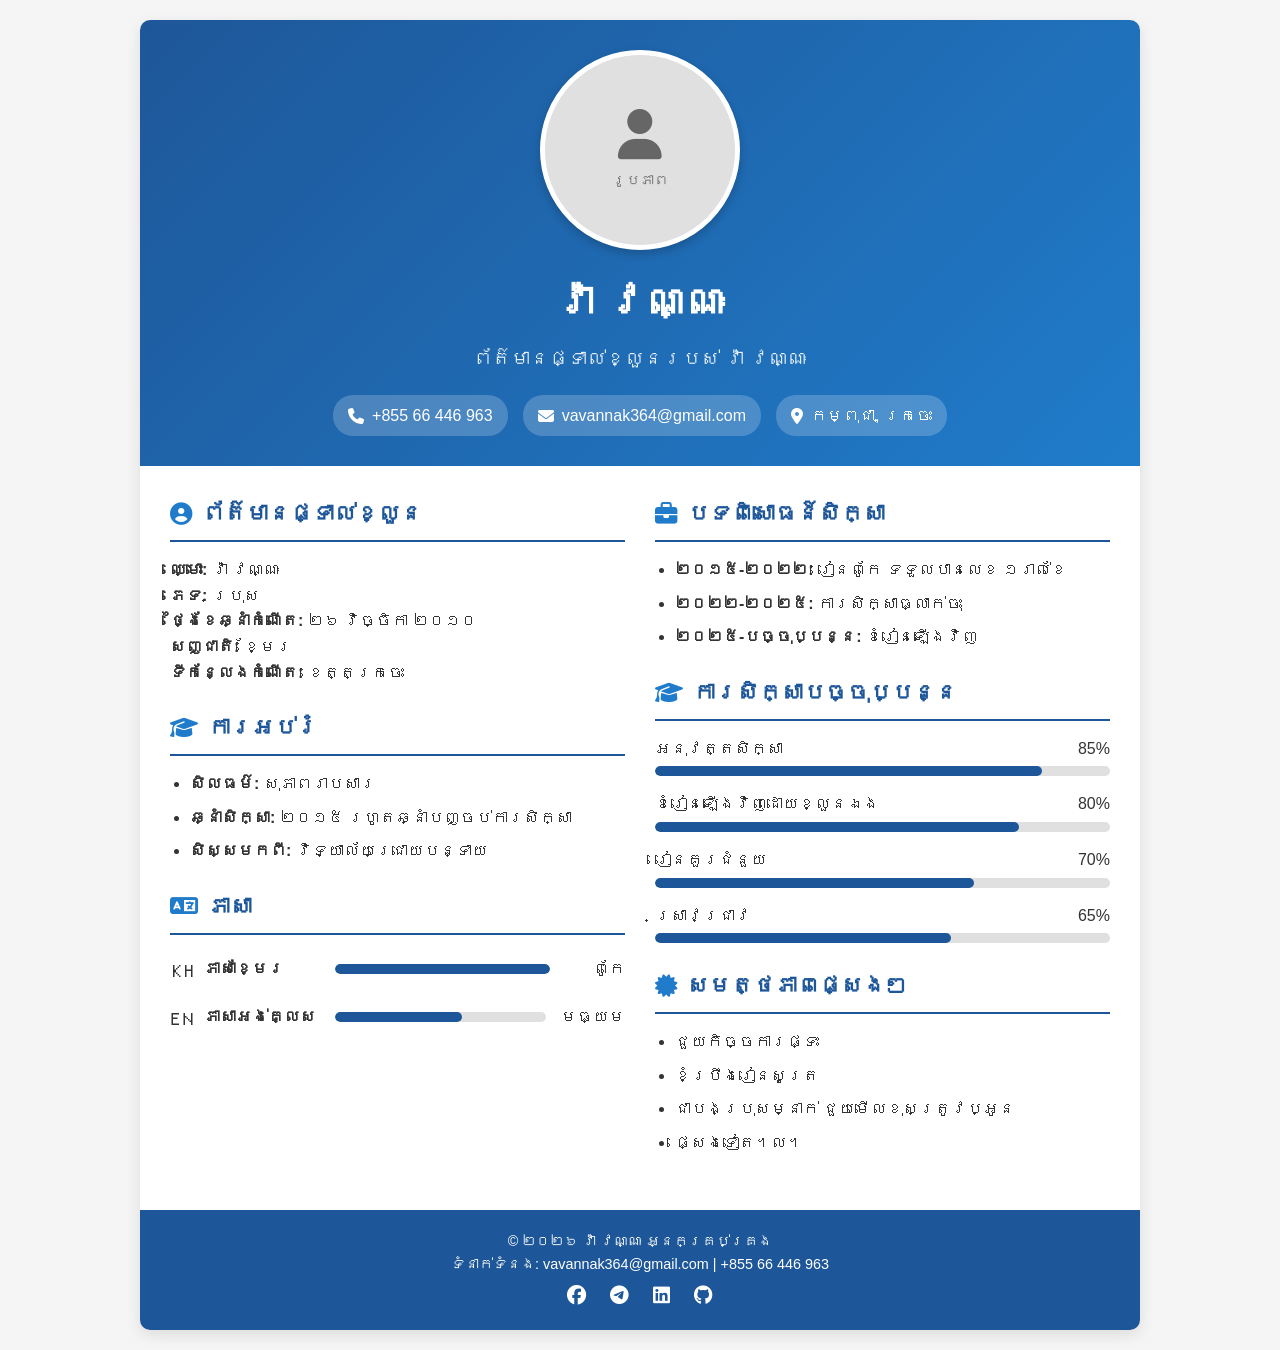
==== nak.html @ 228f4c38 "Add files via upload" ====
<!DOCTYPE html>
<html lang="km">
<head>
    <meta charset="UTF-8">
    <meta name="viewport" content="width=device-width, initial-scale=1.0">
    <title>ព័ត៌មានអំពី វ៉ា វណ្ណៈ</title>
    <link rel="stylesheet" href="https://cdnjs.cloudflare.com/ajax/libs/font-awesome/6.4.0/css/all.min.css">
    <style>
        * {
            margin: 0;
            padding: 0;
            box-sizing: border-box;
            font-family: 'Kantumruy', 'Khmer OS', sans-serif;
        }
        
        body {
            background-color: #f5f5f5;
            color: #333;
            line-height: 1.6;
            padding: 20px;
        }
        
        .container {
            max-width: 1000px;
            margin: 0 auto;
            background-color: white;
            border-radius: 10px;
            box-shadow: 0 5px 15px rgba(0, 0, 0, 0.1);
            overflow: hidden;
        }
        
        header {
            background: linear-gradient(135deg, #1e5799 0%, #207cca 100%);
            color: white;
            padding: 30px;
            text-align: center;
            position: relative;
        }
        
        .profile-img-container {
            width: 200px;
            height: 200px;
            margin: 0 auto 20px;
            overflow: hidden;
            border: 5px solid white;
            box-shadow: 0 4px 10px rgba(0, 0, 0, 0.2);
            background-color: #e6e6e6;
            display: flex;
            align-items: center;
            justify-content: center;
            border-radius: 50%;
        }
        
        .profile-img {
            width: 100%;
            height: 100%;
            object-fit: cover;
            display: block;
        }
        
        .profile-img-placeholder {
            width: 100%;
            height: 100%;
            display: flex;
            align-items: center;
            justify-content: center;
            background-color: #e0e0e0;
            color: #666;
            font-size: 14px;
            text-align: center;
            padding: 10px;
            border-radius: 50%;
        }
        
        h1 {
            font-size: 2.5rem;
            margin-bottom: 10px;
        }
        
        .title {
            font-size: 1.2rem;
            opacity: 0.9;
            margin-bottom: 10px;
        }
        
        .contact-info {
            display: flex;
            justify-content: center;
            flex-wrap: wrap;
            gap: 15px;
            margin-top: 20px;
        }
        
        .contact-item {
            display: flex;
            align-items: center;
            gap: 8px;
            background: rgba(255, 255, 255, 0.2);
            padding: 8px 15px;
            border-radius: 20px;
        }
        
        .content {
            display: grid;
            grid-template-columns: 1fr 1fr;
            gap: 30px;
            padding: 30px;
        }
        
        .section {
            margin-bottom: 25px;
        }
        
        .section-title {
            color: #1e5799;
            border-bottom: 2px solid #1e5799;
            padding-bottom: 8px;
            margin-bottom: 15px;
            font-size: 1.4rem;
            display: flex;
            align-items: center;
            gap: 10px;
        }
        
        .section-title i {
            color: #207cca;
        }
        
        ul {
            padding-left: 20px;
        }
        
        li {
            margin-bottom: 8px;
        }
        
        .skill-item {
            margin-bottom: 15px;
        }
        
        .skill-name {
            display: flex;
            justify-content: space-between;
            margin-bottom: 5px;
        }
        
        .skill-bar {
            height: 10px;
            background-color: #e0e0e0;
            border-radius: 5px;
            overflow: hidden;
        }
        
        .skill-level {
            height: 100%;
            background-color: #1e5799;
            border-radius: 5px;
        }
        
        .language-flag {
            font-size: 1.5rem;
            margin-right: 10px;

display: inline-block;
        }
        
        footer {
            background-color: #1e5799;
            color: white;
            text-align: center;
            padding: 20px;
            font-size: 0.9rem;
        }
        
        @media (max-width: 768px) {
            .content {
                grid-template-columns: 1fr;
                gap: 20px;
                padding: 20px;
            }
            
            h1 {
                font-size: 2rem;
            }
            
            .contact-info {
                flex-direction: column;
                align-items: center;
            }
            
            .profile-img-container {
                width: 180px;
                height: 180px;
            }
        }
        
        /* Animation for skills */
        @keyframes fillBar {
            from { width: 0; }
            to { width: var(--target-width); }
        }
        
        .skill-level {
            animation: fillBar 1.5s ease-out forwards;
        }
        
        .language-section {
            display: flex;
            align-items: center;
            gap: 15px;
            margin-bottom: 10px;
        }
        
        .language-name {
            display: flex;
            align-items: center;
            min-width: 150px;
        }
    </style>
</head>
<body>
    <div class="container">
        <header>
            <div class="profile-img-container">
                <!-- រូបភាពពិតប្រាកដពីលីងដែលអ្នកផ្តល់ -->
                <img src="https://i.top4top.io/p_3672j120p0.jpg" alt="រូបវ៉ា វណ្ណៈ" class="profile-img" onerror="this.style.display='none'; document.getElementById('placeholder').style.display='flex';">
                <div class="profile-img-placeholder" id="placeholder" style="display: none;">
                    <div>
                        <i class="fas fa-user" style="font-size: 50px; margin-bottom: 10px;"></i>
                        <p>រូបភាព </p>
                    </div>
                </div>
            </div>
            <h1>វ៉ា វណ្ណៈ</h1>
            <p class="title">ព័ត៌មានផ្ទាល់ខ្លួនរបស់ វ៉ា វណ្ណៈ</p>
            
            <div class="contact-info">
                <div class="contact-item">
                    <i class="fas fa-phone"></i>
                    <span>+855 66 446 963</span>
                </div>
                <div class="contact-item">
                    <i class="fas fa-envelope"></i>
                    <span>vavannak364@gmail.com</span>
                </div>
                <div class="contact-item">
                    <i class="fas fa-map-marker-alt"></i>
                    <span>កម្ពុជា, ក្រចេះ</span>
                </div>
            </div>
        </header>
        
        <div class="content">
            <div class="left-column">
                <div class="section">
                    <h2 class="section-title"><i class="fas fa-user-circle"></i> ព័ត៌មានផ្ទាល់ខ្លួន</h2>
                    <p><strong>ឈ្មោះ:</strong> វ៉ា វណ្ណៈ</p>
                    <p><strong>ភេទ:</strong> ប្រុស</p>
                    <p><strong>ថ្ងៃខែឆ្នាំកំណើត:</strong> ២៦ វិច្ចិកា ២០១០</p>
                    <p><strong>សញ្ជាតិ:</strong> ខ្មែរ</p>
                    <p><strong>ទីកន្លែងកំណើត:</strong> ខេត្តក្រចេះ</p>
                </div>
                
                <div class="section">
                    <h2 class="section-title"><i class="fas fa-graduation-cap"></i> ការអប់រំ</h2>
                    <ul>
                        <li><strong>សិលធម៌:</strong>  សុភាពរាបសារ</li>
                        <li><strong>ឆ្នាំសិក្សា:</strong> ២០១៥ រហូតឆ្នាំបញ្ចប់ការសិក្សា</li>
                        <li><strong>សិស្សមកពី:</strong> វិទ្យាល័យជ្រោយបន្ទាយ</li>
                    </ul>
                </div>
                
                <div class="section">
                    <h2 class="section-title"><i class="fas fa-language"></i> ភាសា</h2>
                    <div class="language-section">
                        <div class="language-name">
                            <span class="language-flag">ᴋʜ</span>

<strong>ភាសាខ្មែរ</strong>
                        </div>
                        <div class="skill-bar" style="flex-grow: 1;">
                            <div class="skill-level" style="--target-width: 100%; width: 100%;"></div>
                        </div>
                        <span style="min-width: 60px; text-align: right;">ពូកែ</span>
                    </div>
                    
                    <div class="language-section">
                        <div class="language-name">
                            <span class="language-flag">ᴇɴ</span>
                            <strong>ភាសាអង់គ្លេស</strong>
                        </div>
                        <div class="skill-bar" style="flex-grow: 1;">
                            <div class="skill-level" style="--target-width: 60%; width: 60%;"></div>
                        </div>
                        <span style="min-width: 60px; text-align: right;">មធ្យម</span>
                    </div>
                </div>
            </div>
            
            <div class="right-column">
                <div class="section">
                    <h2 class="section-title"><i class="fas fa-briefcase"></i> បទពិសោធន៍សិក្សា</h2>
                    <ul>
                        <li><strong>២០១៥-២០២២:</strong> រៀនពូកែ ទទួលបានលេខ ១រាល់ខែ</li>
                        <li><strong>២០២២-២០២៥:</strong> ការសិក្សាធ្លាក់ចុះ</li>
                        <li><strong>២០២៥-បច្ចុប្បន្ន:</strong> ខំរៀនឡើងវិញ </li>
                    </ul>
                </div>
                
                <div class="section">
                    <h2 class="section-title"><i class="fas fa-graduation-cap"></i> ការសិក្សាបច្ចុប្បន្ន</h2>
                    <div class="skill-item">
                        <div class="skill-name">
                            <span>អនុវត្តសិក្សា</span>
                            <span>85%</span>
                        </div>
                        <div class="skill-bar">
                            <div class="skill-level" style="--target-width: 85%; width: 85%;"></div>
                        </div>
                    </div>
                    
                    <div class="skill-item">
                        <div class="skill-name">
                            <span>ខំរៀនឡើងវិញដោយខ្លួនឯង</span>
                            <span>80%</span>
                        </div>
                        <div class="skill-bar">
                            <div class="skill-level" style="--target-width: 80%; width: 80%;"></div>
                        </div>
                    </div>
                    
                    <div class="skill-item">
                        <div class="skill-name">
                            <span>រៀនគួរជំនួយ</span>
                            <span>70%</span>
                        </div>
                        <div class="skill-bar">
                            <div class="skill-level" style="--target-width: 70%; width: 70%;"></div>
                        </div>
                    </div>
                    
                    <div class="skill-item">
                        <div class="skill-name">
                            <span>ស្រាវជ្រាវ</span>
                            <span>65%</span>
                        </div>
                        <div class="skill-bar">
                            <div class="skill-level" style="--target-width: 65%; width: 65%;"></div>
                        </div>
                    </div>
                </div>
                
                <div class="section">
                    <h2 class="section-title"><i class="fas fa-certificate"></i> សមត្ថភាពផ្សេងៗ</h2>
                    <ul>
                        <li>ជួយកិច្ចការផ្ទះ</li>
                        <li>ខំប្រឹងរៀនសូត្រ</li>
                        <li>ជាបងប្រុសម្នាក់ ជួយមើលខុសត្រូវប្អូន</li>
                        <li>ផ្សេងទៀត។ល។</li>
                    </ul>
                </div>
            </div>
        </div>
        
        <footer>
            <p>© ២០២៦ វ៉ា វណ្ណៈ អ្នកគ្រប់គ្រង</p>

<p>ទំនាក់ទំនង: vavannak364@gmail.com | +855 66 446 963</p>
            <div style="margin-top: 10px;">
                <i class="fab fa-facebook" style="margin: 0 10px; font-size: 1.2rem;"></i>
                <i class="fab fa-telegram" style="margin: 0 10px; font-size: 1.2rem;"></i>
                <i class="fab fa-linkedin" style="margin: 0 10px; font-size: 1.2rem;"></i>
                <i class="fab fa-github" style="margin: 0 10px; font-size: 1.2rem;"></i>
            </div>
        </footer>
    </div>

    <script>
        // Add animation to skill bars when page loads
        document.addEventListener('DOMContentLoaded', function() {
            const skillLevels = document.querySelectorAll('.skill-level');
            
            skillLevels.forEach(level => {
                // Reset width to 0 for animation
                level.style.width = '0';
                
                // Get target width from CSS variable
                const targetWidth = getComputedStyle(level).getPropertyValue('--target-width');
                
                // Set animation delay based on element position
                const delay = Math.random() * 0.5;
                level.style.animationDelay = delay + 's';
                
                // Set width to target value after a short delay to trigger animation
                setTimeout(() => {
                    level.style.width = targetWidth;
                }, 100);
            });
            
            // Check if profile image loaded successfully
            const profileImg = document.querySelector('.profile-img');
            const placeholder = document.getElementById('placeholder');
            
            profileImg.onerror = function() {
                profileImg.style.display = 'none';
                placeholder.style.display = 'flex';
            };
            
            // If image loads successfully, hide placeholder
            profileImg.onload = function() {
                placeholder.style.display = 'none';
            };
        });
    </script>
</body>
</html>
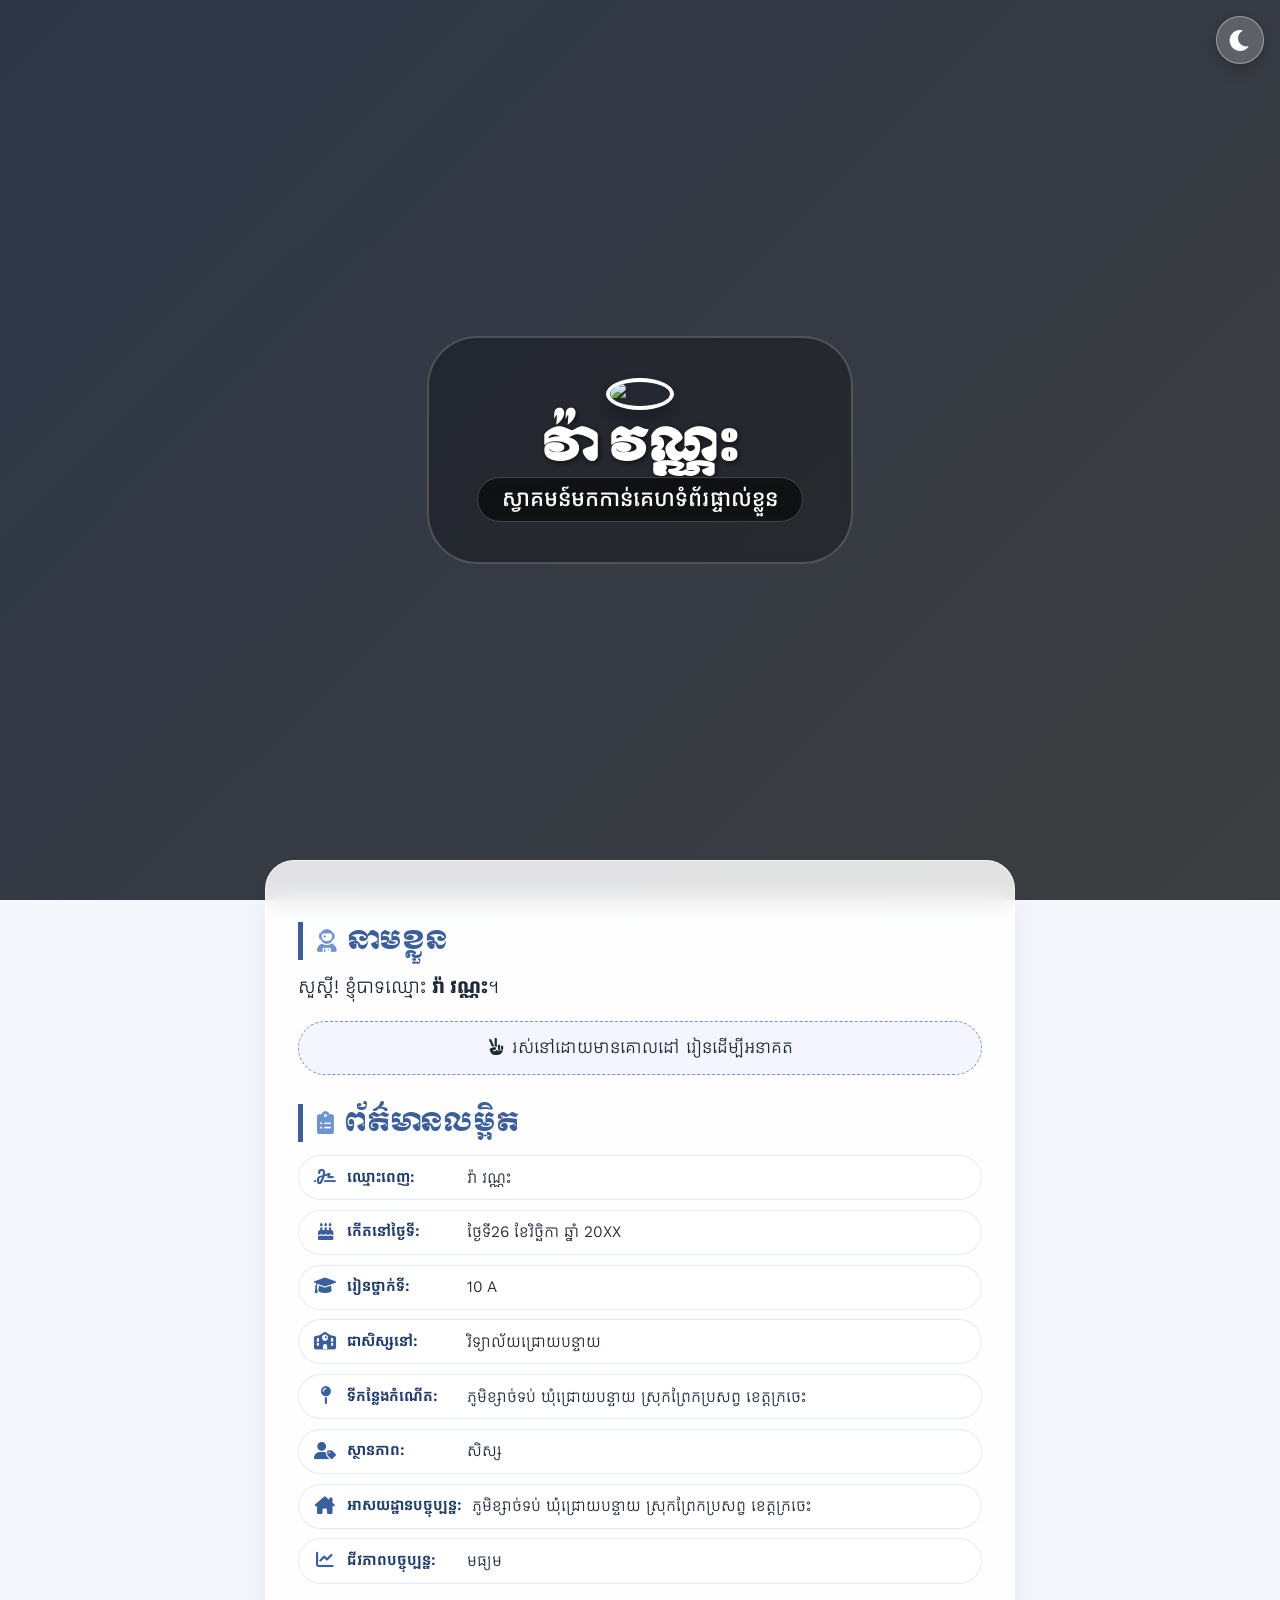
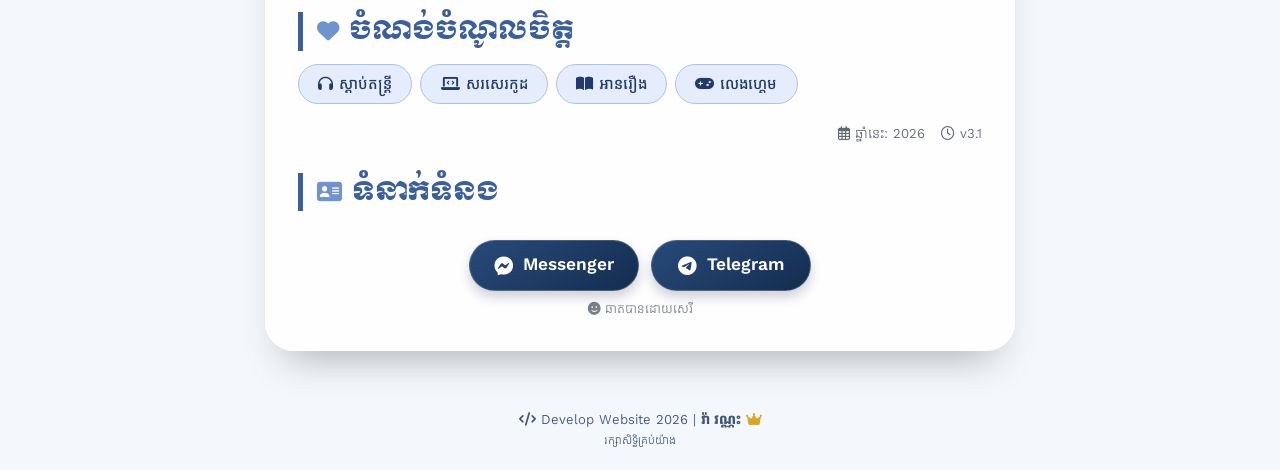
==== commit 74aba8bd: "Rename index.html to nak.html" ====
--- a/nak.html
+++ b/nak.html
@@ -2,415 +2,472 @@
 <html lang="km">
 <head>
     <meta charset="UTF-8">
-    <meta name="viewport" content="width=device-width, initial-scale=1.0">
-    <title>ព័ត៌មានអំពី វ៉ា វណ្ណៈ</title>
-    <link rel="stylesheet" href="https://cdnjs.cloudflare.com/ajax/libs/font-awesome/6.4.0/css/all.min.css">
+    <meta name="viewport" content="width=device-width, initial-scale=1.0, maximum-scale=5.0, user-scalable=yes">
+    <title>វ៉ា វណ្ណះ · Portfolio</title>
+    <link rel="icon" type="image/jpg" href="192542.jpg">
+    <link rel="apple-touch-icon" href="192542.jpg">
+    <link rel="stylesheet" href="https://cdnjs.cloudflare.com/ajax/libs/font-awesome/6.0.0-beta3/css/all.min.css">
+    <link href="https://fonts.googleapis.com/css2?family=Kantumruy+Pro:wght@300;400;600;700&family=Moul&display=swap" rel="stylesheet">
     <style>
         * {
             margin: 0;
             padding: 0;
             box-sizing: border-box;
-            font-family: 'Kantumruy', 'Khmer OS', sans-serif;
-        }
-        
+        }
+
+        :root {
+            --bg-light: #f4f7fc;
+            --text-light: #1e2a3a;
+            --bg-dark: #121826;
+            --text-dark: #e0e4f0;
+            --card-light: rgba(255, 255, 255, 0.85);
+            --card-dark: rgba(20, 28, 40, 0.85);
+            --accent: #3a5f9e;
+            --accent-light: #6f93cf;
+            --btn-gradient: linear-gradient(145deg, #284a7a, #142d4f);
+            --btn-hover: linear-gradient(145deg, #3165a5, #1d3b6b);
+        }
+
         body {
-            background-color: #f5f5f5;
-            color: #333;
-            line-height: 1.6;
-            padding: 20px;
-        }
-        
-        .container {
-            max-width: 1000px;
-            margin: 0 auto;
-            background-color: white;
-            border-radius: 10px;
-            box-shadow: 0 5px 15px rgba(0, 0, 0, 0.1);
-            overflow: hidden;
-        }
-        
-        header {
-            background: linear-gradient(135deg, #1e5799 0%, #207cca 100%);
-            color: white;
-            padding: 30px;
-            text-align: center;
+            font-family: 'Kantumruy Pro', sans-serif;
+            background-color: var(--bg-light);
+            color: var(--text-light);
+            line-height: 1.5;
+            min-height: 100vh;
+            display: flex;
+            flex-direction: column;
+            transition: background-color 0.3s, color 0.2s;
+        }
+
+        body.dark {
+            background-color: var(--bg-dark);
+            color: var(--text-dark);
+        }
+
+        /* ===== HERO FULL SCREEN ===== */
+        .hero {
             position: relative;
-        }
-        
-        .profile-img-container {
-            width: 200px;
-            height: 200px;
-            margin: 0 auto 20px;
-            overflow: hidden;
-            border: 5px solid white;
-            box-shadow: 0 4px 10px rgba(0, 0, 0, 0.2);
-            background-color: #e6e6e6;
+            background: linear-gradient(135deg, rgba(10, 20, 40, 0.85), rgba(0, 0, 0, 0.75)), 
+                        url('https://h.top4top.io/p_367315nvi0.jpg') center/cover no-repeat;
+            height: 100vh;
             display: flex;
             align-items: center;
             justify-content: center;
+            text-align: center;
+        }
+
+        .hero-content {
+            background-color: rgba(0, 0, 0, 0.3);
+            backdrop-filter: blur(6px);
+            padding: clamp(1.2rem, 4vw, 2.5rem) clamp(1.5rem, 5vw, 3rem);
+            border-radius: 50px;
+            border: 2px solid rgba(255,255,255,0.2);
+            max-width: 90%;
+            animation: fadeScale 0.8s ease;
+        }
+
+        @keyframes fadeScale {
+            0% { opacity: 0; transform: scale(0.9); }
+            100% { opacity: 1; transform: scale(1); }
+        }
+
+        .profile-img {
+            width: min(130px, 25vw);
+            height: min(130px, 25vw);
             border-radius: 50%;
-        }
-        
-        .profile-img {
-            width: 100%;
-            height: 100%;
+            border: 4px solid white;
             object-fit: cover;
-            display: block;
-        }
-        
-        .profile-img-placeholder {
-            width: 100%;
-            height: 100%;
+            box-shadow: 0 10px 20px rgba(0,0,0,0.3);
+            margin-bottom: 0.6rem;
+        }
+
+        .hero h1 {
+            font-family: 'Moul', serif;
+            font-size: clamp(1.8rem, 6vw, 2.8rem);
+            color: white;
+            text-shadow: 2px 2px 6px rgba(0,0,0,0.6);
+            line-height: 1.2;
+            margin-bottom: 0.2rem;
+        }
+
+        .hero p {
+            color: white;
+            font-weight: 500;
+            font-size: clamp(0.95rem, 3.5vw, 1.4rem);
+            background: rgba(0,0,0,0.4);
+            backdrop-filter: blur(4px);
+            display: inline-block;
+            padding: 0.3rem 1.5rem;
+            border-radius: 40px;
+            border: 1px solid rgba(255,255,255,0.2);
+        }
+
+        /* ===== THEME TOGGLE ===== */
+        .theme-toggle {
+            position: fixed;
+            top: 16px;
+            right: 16px;
+            z-index: 100;
+            width: 48px;
+            height: 48px;
+            background: rgba(255,255,255,0.2);
+            backdrop-filter: blur(8px);
+            border: 1.5px solid rgba(255,255,255,0.4);
+            border-radius: 50%;
             display: flex;
             align-items: center;
             justify-content: center;
-            background-color: #e0e0e0;
-            color: #666;
-            font-size: 14px;
-            text-align: center;
-            padding: 10px;
-            border-radius: 50%;
-        }
-        
-        h1 {
-            font-size: 2.5rem;
-            margin-bottom: 10px;
-        }
-        
-        .title {
-            font-size: 1.2rem;
-            opacity: 0.9;
-            margin-bottom: 10px;
-        }
-        
-        .contact-info {
-            display: flex;
-            justify-content: center;
-            flex-wrap: wrap;
-            gap: 15px;
-            margin-top: 20px;
-        }
-        
-        .contact-item {
-            display: flex;
-            align-items: center;
-            gap: 8px;
-            background: rgba(255, 255, 255, 0.2);
-            padding: 8px 15px;
-            border-radius: 20px;
-        }
-        
-        .content {
-            display: grid;
-            grid-template-columns: 1fr 1fr;
-            gap: 30px;
-            padding: 30px;
-        }
-        
-        .section {
-            margin-bottom: 25px;
-        }
-        
+            font-size: 1.5rem;
+            color: white;
+            cursor: pointer;
+            box-shadow: 0 6px 15px rgba(0,0,0,0.2);
+            transition: 0.2s;
+        }
+
+        .theme-toggle:hover {
+            transform: scale(1.08);
+            background: rgba(255,255,255,0.3);
+        }
+
+        body.dark .theme-toggle {
+            background: rgba(20,30,50,0.6);
+            color: #ffdb9d;
+            border-color: #5f7f9f;
+        }
+
+        /* ===== MAIN CARD ===== */
+        .card {
+            max-width: 750px;
+            margin: -2.5rem auto 2rem;
+            background: var(--card-light);
+            backdrop-filter: blur(12px);
+            border-radius: 1.8rem;
+            padding: clamp(1.3rem, 4vw, 2rem);
+            box-shadow: 0 25px 40px -20px rgba(0,0,0,0.3);
+            border: 1px solid rgba(255,255,255,0.6);
+            width: calc(100% - 2rem);
+            position: relative;
+            z-index: 10;
+        }
+
+        body.dark .card {
+            background: var(--card-dark);
+            border-color: #2e3a4a;
+        }
+
+        /* Section titles */
         .section-title {
-            color: #1e5799;
-            border-bottom: 2px solid #1e5799;
-            padding-bottom: 8px;
-            margin-bottom: 15px;
-            font-size: 1.4rem;
             display: flex;
             align-items: center;
             gap: 10px;
-        }
-        
+            color: var(--accent);
+            font-family: 'Moul', serif;
+            font-size: clamp(1.2rem, 4.5vw, 1.6rem);
+            margin: 1.8rem 0 0.8rem 0;
+            border-left: 5px solid var(--accent);
+            padding-left: 14px;
+        }
+
+        body.dark .section-title {
+            color: #b7cdff;
+            border-left-color: #7a9ef0;
+        }
+
         .section-title i {
-            color: #207cca;
-        }
-        
-        ul {
-            padding-left: 20px;
-        }
-        
-        li {
-            margin-bottom: 8px;
-        }
-        
-        .skill-item {
-            margin-bottom: 15px;
-        }
-        
-        .skill-name {
-            display: flex;
-            justify-content: space-between;
-            margin-bottom: 5px;
-        }
-        
-        .skill-bar {
-            height: 10px;
-            background-color: #e0e0e0;
-            border-radius: 5px;
-            overflow: hidden;
-        }
-        
-        .skill-level {
-            height: 100%;
-            background-color: #1e5799;
-            border-radius: 5px;
-        }
-        
-        .language-flag {
-            font-size: 1.5rem;
-            margin-right: 10px;
-
-display: inline-block;
-        }
-        
+            font-size: 1.4rem;
+            color: var(--accent-light);
+        }
+
+        /* Info grid */
+        .info-grid {
+            list-style: none;
+            display: flex;
+            flex-direction: column;
+            gap: 0.6rem;
+        }
+
+        .info-grid li {
+            display: flex;
+            align-items: flex-start;
+            gap: 10px;
+            padding: 0.6rem 0.9rem;
+            background: rgba(255,255,255,0.5);
+            border-radius: 28px;
+            border: 1px solid rgba(120,150,200,0.2);
+            font-size: clamp(0.9rem, 3.2vw, 1rem);
+            backdrop-filter: blur(2px);
+        }
+
+        body.dark .info-grid li {
+            background: rgba(30,40,55,0.6);
+            border-color: #33495f;
+        }
+
+        .info-grid li i {
+            width: 24px;
+            color: var(--accent);
+            font-size: 1.1rem;
+            text-align: center;
+            flex-shrink: 0;
+            margin-top: 0.15rem;
+        }
+
+        body.dark .info-grid li i {
+            color: #9bbaff;
+        }
+
+        .info-grid li b {
+            font-weight: 600;
+            min-width: 110px;
+            color: #1d3b6f;
+            flex-shrink: 0;
+            font-size: 0.95rem;
+        }
+
+        body.dark .info-grid li b {
+            color: #cfdeff;
+        }
+
+        .info-grid li span {
+            word-break: break-word;
+            flex: 1;
+        }
+
+        /* Hobby chips */
+        .hobby-list {
+            display: flex;
+            flex-wrap: wrap;
+            gap: 8px;
+            margin-top: 8px;
+        }
+
+        .hobby-tag {
+            background: #e5ecfb;
+            padding: 0.5rem 1.2rem;
+            border-radius: 30px;
+            font-weight: 500;
+            border: 1px solid #acc2eb;
+            color: #1f3a6b;
+            display: inline-flex;
+            align-items: center;
+            gap: 6px;
+            font-size: clamp(0.85rem, 3vw, 0.95rem);
+        }
+
+        body.dark .hobby-tag {
+            background: #253449;
+            border-color: #4a6382;
+            color: #d3e0fd;
+        }
+
+        /* Contact section */
+        .contact-section {
+            text-align: center;
+            margin-top: 1.8rem;
+        }
+
+        .btn-group {
+            display: flex;
+            flex-wrap: wrap;
+            justify-content: center;
+            gap: 0.8rem;
+            margin: 1.2rem 0 0.5rem;
+        }
+
+        .contact-btn {
+            display: inline-flex;
+            align-items: center;
+            justify-content: center;
+            gap: 10px;
+            background: var(--btn-gradient);
+            color: white;
+            padding: 0.7rem 1.5rem;
+            border-radius: 50px;
+            font-size: clamp(0.95rem, 3.5vw, 1.1rem);
+            font-weight: 600;
+            text-decoration: none;
+            box-shadow: 0 6px 12px rgba(0,20,50,0.2);
+            border: 1px solid rgba(255,255,255,0.2);
+            transition: 0.2s;
+            min-width: 160px;
+        }
+
+        .contact-btn i {
+            font-size: 1.2rem;
+        }
+
+        .contact-btn:hover {
+            background: var(--btn-hover);
+            transform: translateY(-3px);
+            box-shadow: 0 10px 15px rgba(0,30,70,0.3);
+        }
+
+        /* Footer */
         footer {
-            background-color: #1e5799;
-            color: white;
             text-align: center;
-            padding: 20px;
-            font-size: 0.9rem;
-        }
-        
-        @media (max-width: 768px) {
-            .content {
-                grid-template-columns: 1fr;
-                gap: 20px;
-                padding: 20px;
-            }
-            
-            h1 {
-                font-size: 2rem;
-            }
-            
-            .contact-info {
+            margin-top: 0.5rem;
+            padding: 1.2rem;
+            font-size: 0.85rem;
+            color: #3f5579;
+        }
+
+        body.dark footer {
+            color: #8f9fc0;
+        }
+
+        /* greeting note */
+        .greeting-note {
+            background: rgba(150,180,240,0.1);
+            border-radius: 28px;
+            padding: 0.8rem 1.2rem;
+            margin: 1.2rem 0 0.2rem;
+            font-size: clamp(0.9rem, 3.5vw, 1.1rem);
+            border: 1px dashed var(--accent-light);
+            text-align: center;
+        }
+
+        /* year line */
+        .year-line {
+            display: flex;
+            justify-content: flex-end;
+            flex-wrap: wrap;
+            gap: 1rem;
+            font-size: 0.85rem;
+            margin: 1.2rem 0 0;
+            opacity: 0.7;
+        }
+
+        /* Responsive fine-tuning */
+        @media (max-width: 480px) {
+            .info-grid li {
+                flex-direction: column;
+                align-items: flex-start;
+                gap: 2px;
+            }
+            .info-grid li b {
+                min-width: auto;
+                font-size: 0.9rem;
+            }
+            .info-grid li span {
+                padding-left: 2rem;
+                font-size: 0.95rem;
+            }
+            .btn-group {
                 flex-direction: column;
                 align-items: center;
             }
-            
-            .profile-img-container {
-                width: 180px;
-                height: 180px;
-            }
-        }
-        
-        /* Animation for skills */
-        @keyframes fillBar {
-            from { width: 0; }
-            to { width: var(--target-width); }
-        }
-        
-        .skill-level {
-            animation: fillBar 1.5s ease-out forwards;
-        }
-        
-        .language-section {
-            display: flex;
-            align-items: center;
-            gap: 15px;
-            margin-bottom: 10px;
-        }
-        
-        .language-name {
-            display: flex;
-            align-items: center;
-            min-width: 150px;
+            .contact-btn {
+                width: 100%;
+                max-width: 240px;
+            }
+            .theme-toggle {
+                width: 42px;
+                height: 42px;
+                font-size: 1.3rem;
+                top: 12px;
+                right: 12px;
+            }
         }
     </style>
 </head>
 <body>
-    <div class="container">
-        <header>
-            <div class="profile-img-container">
-                <!-- រូបភាពពិតប្រាកដពីលីងដែលអ្នកផ្តល់ -->
-                <img src="https://i.top4top.io/p_3672j120p0.jpg" alt="រូបវ៉ា វណ្ណៈ" class="profile-img" onerror="this.style.display='none'; document.getElementById('placeholder').style.display='flex';">
-                <div class="profile-img-placeholder" id="placeholder" style="display: none;">
-                    <div>
-                        <i class="fas fa-user" style="font-size: 50px; margin-bottom: 10px;"></i>
-                        <p>រូបភាព </p>
-                    </div>
-                </div>
+
+    <div class="theme-toggle" id="themeToggle" title="ប្ដូររបៀប">
+        <i class="fas fa-moon"></i>
+    </div>
+
+    <section class="hero">
+        <div class="hero-content">
+            <img src="https://h.top4top.io/p_367315nvi0.jpg" alt="វ៉ា វណ្ណះ" class="profile-img">
+            <h1>វ៉ា វណ្ណះ</h1>
+            <p>ស្វាគមន៍មកកាន់គេហទំព័រផ្ទាល់ខ្លួន</p>
+        </div>
+    </section>
+
+    <main class="card">
+        <div class="section-title">
+            <i class="fas fa-user-astronaut"></i> នាមខ្លួន
+        </div>
+        <p style="font-size: clamp(1rem, 3.5vw, 1.2rem);">សួស្តី! ខ្ញុំបាទឈ្មោះ <strong>វ៉ា វណ្ណះ</strong>។</p>
+        <div class="greeting-note">
+            <i class="fas fa-hand-peace"></i> រស់នៅដោយមានគោលដៅ រៀនដើម្បីអនាគត
+        </div>
+
+        <div class="section-title">
+            <i class="fas fa-clipboard-list"></i> ព័ត៌មានលម្អិត
+        </div>
+        <ul class="info-grid">
+            <li><i class="fas fa-signature"></i> <b>ឈ្មោះពេញ:</b> <span>វ៉ា វណ្ណះ</span></li>
+            <li><i class="fas fa-cake-candles"></i> <b>កើតនៅថ្ងៃទី:</b> <span>ថ្ងៃទី26 ខែវិច្ឆិកា ឆ្នាំ 20XX</span></li>
+            <li><i class="fas fa-graduation-cap"></i> <b>រៀនថ្នាក់ទី:</b> <span>10 A</span></li>
+            <li><i class="fas fa-school"></i> <b>ជាសិស្សនៅ:</b> <span>វិទ្យាល័យជ្រោយបន្ទាយ</span></li>
+            <li><i class="fas fa-map-pin"></i> <b>ទីកន្លែងកំណើត:</b> <span>ភូមិខ្សាច់ទប់ ឃុំជ្រោយបន្ទាយ ស្រុកព្រែកប្រសព្វ ខេត្តក្រចេះ</span></li>
+            <li><i class="fas fa-user-tag"></i> <b>ស្ថានភាព:</b> <span>សិស្ស</span></li>
+            <li><i class="fas fa-house-chimney"></i> <b>អាសយដ្ឋានបច្ចុប្បន្ន:</b> <span>ភូមិខ្សាច់ទប់ ឃុំជ្រោយបន្ទាយ ស្រុកព្រែកប្រសព្វ ខេត្តក្រចេះ</span></li>
+            <li><i class="fas fa-chart-line"></i> <b>ជីវភាពបច្ចុប្បន្ន:</b> <span>មធ្យម</span></li>
+        </ul>
+
+        <div class="section-title">
+            <i class="fas fa-heart"></i> ចំណង់ចំណូលចិត្ត
+        </div>
+        <div class="hobby-list">
+            <span class="hobby-tag"><i class="fas fa-headphones"></i> ស្តាប់តន្ត្រី</span>
+            <span class="hobby-tag"><i class="fas fa-laptop-code"></i> សរសេរកូដ</span>
+            <span class="hobby-tag"><i class="fas fa-book-open"></i> អានរឿង</span>
+            <span class="hobby-tag"><i class="fas fa-gamepad"></i> លេងហ្គេម</span>
+        </div>
+
+        <div class="year-line">
+            <span><i class="far fa-calendar-alt"></i> ឆ្នាំនេះ: <span id="currentYear">2026</span></span>
+            <span><i class="far fa-clock"></i> v3.1</span>
+        </div>
+
+        <div class="section-title" style="margin-top: 1.8rem;">
+            <i class="fas fa-address-card"></i> ទំនាក់ទំនង
+        </div>
+        <div class="contact-section">
+            <div class="btn-group">
+                <a href="https://m.me/Vannakk67" class="contact-btn" target="_blank"><i class="fab fa-facebook-messenger"></i> Messenger</a>
+                <a href="https://t.me/NakGenzz" class="contact-btn" target="_blank"><i class="fab fa-telegram-plane"></i> Telegram</a>
             </div>
-            <h1>វ៉ា វណ្ណៈ</h1>
-            <p class="title">ព័ត៌មានផ្ទាល់ខ្លួនរបស់ វ៉ា វណ្ណៈ</p>
-            
-            <div class="contact-info">
-                <div class="contact-item">
-                    <i class="fas fa-phone"></i>
-                    <span>+855 66 446 963</span>
-                </div>
-                <div class="contact-item">
-                    <i class="fas fa-envelope"></i>
-                    <span>vavannak364@gmail.com</span>
-                </div>
-                <div class="contact-item">
-                    <i class="fas fa-map-marker-alt"></i>
-                    <span>កម្ពុជា, ក្រចេះ</span>
-                </div>
-            </div>
-        </header>
-        
-        <div class="content">
-            <div class="left-column">
-                <div class="section">
-                    <h2 class="section-title"><i class="fas fa-user-circle"></i> ព័ត៌មានផ្ទាល់ខ្លួន</h2>
-                    <p><strong>ឈ្មោះ:</strong> វ៉ា វណ្ណៈ</p>
-                    <p><strong>ភេទ:</strong> ប្រុស</p>
-                    <p><strong>ថ្ងៃខែឆ្នាំកំណើត:</strong> ២៦ វិច្ចិកា ២០១០</p>
-                    <p><strong>សញ្ជាតិ:</strong> ខ្មែរ</p>
-                    <p><strong>ទីកន្លែងកំណើត:</strong> ខេត្តក្រចេះ</p>
-                </div>
-                
-                <div class="section">
-                    <h2 class="section-title"><i class="fas fa-graduation-cap"></i> ការអប់រំ</h2>
-                    <ul>
-                        <li><strong>សិលធម៌:</strong>  សុភាពរាបសារ</li>
-                        <li><strong>ឆ្នាំសិក្សា:</strong> ២០១៥ រហូតឆ្នាំបញ្ចប់ការសិក្សា</li>
-                        <li><strong>សិស្សមកពី:</strong> វិទ្យាល័យជ្រោយបន្ទាយ</li>
-                    </ul>
-                </div>
-                
-                <div class="section">
-                    <h2 class="section-title"><i class="fas fa-language"></i> ភាសា</h2>
-                    <div class="language-section">
-                        <div class="language-name">
-                            <span class="language-flag">ᴋʜ</span>
-
-<strong>ភាសាខ្មែរ</strong>
-                        </div>
-                        <div class="skill-bar" style="flex-grow: 1;">
-                            <div class="skill-level" style="--target-width: 100%; width: 100%;"></div>
-                        </div>
-                        <span style="min-width: 60px; text-align: right;">ពូកែ</span>
-                    </div>
-                    
-                    <div class="language-section">
-                        <div class="language-name">
-                            <span class="language-flag">ᴇɴ</span>
-                            <strong>ភាសាអង់គ្លេស</strong>
-                        </div>
-                        <div class="skill-bar" style="flex-grow: 1;">
-                            <div class="skill-level" style="--target-width: 60%; width: 60%;"></div>
-                        </div>
-                        <span style="min-width: 60px; text-align: right;">មធ្យម</span>
-                    </div>
-                </div>
-            </div>
-            
-            <div class="right-column">
-                <div class="section">
-                    <h2 class="section-title"><i class="fas fa-briefcase"></i> បទពិសោធន៍សិក្សា</h2>
-                    <ul>
-                        <li><strong>២០១៥-២០២២:</strong> រៀនពូកែ ទទួលបានលេខ ១រាល់ខែ</li>
-                        <li><strong>២០២២-២០២៥:</strong> ការសិក្សាធ្លាក់ចុះ</li>
-                        <li><strong>២០២៥-បច្ចុប្បន្ន:</strong> ខំរៀនឡើងវិញ </li>
-                    </ul>
-                </div>
-                
-                <div class="section">
-                    <h2 class="section-title"><i class="fas fa-graduation-cap"></i> ការសិក្សាបច្ចុប្បន្ន</h2>
-                    <div class="skill-item">
-                        <div class="skill-name">
-                            <span>អនុវត្តសិក្សា</span>
-                            <span>85%</span>
-                        </div>
-                        <div class="skill-bar">
-                            <div class="skill-level" style="--target-width: 85%; width: 85%;"></div>
-                        </div>
-                    </div>
-                    
-                    <div class="skill-item">
-                        <div class="skill-name">
-                            <span>ខំរៀនឡើងវិញដោយខ្លួនឯង</span>
-                            <span>80%</span>
-                        </div>
-                        <div class="skill-bar">
-                            <div class="skill-level" style="--target-width: 80%; width: 80%;"></div>
-                        </div>
-                    </div>
-                    
-                    <div class="skill-item">
-                        <div class="skill-name">
-                            <span>រៀនគួរជំនួយ</span>
-                            <span>70%</span>
-                        </div>
-                        <div class="skill-bar">
-                            <div class="skill-level" style="--target-width: 70%; width: 70%;"></div>
-                        </div>
-                    </div>
-                    
-                    <div class="skill-item">
-                        <div class="skill-name">
-                            <span>ស្រាវជ្រាវ</span>
-                            <span>65%</span>
-                        </div>
-                        <div class="skill-bar">
-                            <div class="skill-level" style="--target-width: 65%; width: 65%;"></div>
-                        </div>
-                    </div>
-                </div>
-                
-                <div class="section">
-                    <h2 class="section-title"><i class="fas fa-certificate"></i> សមត្ថភាពផ្សេងៗ</h2>
-                    <ul>
-                        <li>ជួយកិច្ចការផ្ទះ</li>
-                        <li>ខំប្រឹងរៀនសូត្រ</li>
-                        <li>ជាបងប្រុសម្នាក់ ជួយមើលខុសត្រូវប្អូន</li>
-                        <li>ផ្សេងទៀត។ល។</li>
-                    </ul>
-                </div>
-            </div>
-        </div>
-        
-        <footer>
-            <p>© ២០២៦ វ៉ា វណ្ណៈ អ្នកគ្រប់គ្រង</p>
-
-<p>ទំនាក់ទំនង: vavannak364@gmail.com | +855 66 446 963</p>
-            <div style="margin-top: 10px;">
-                <i class="fab fa-facebook" style="margin: 0 10px; font-size: 1.2rem;"></i>
-                <i class="fab fa-telegram" style="margin: 0 10px; font-size: 1.2rem;"></i>
-                <i class="fab fa-linkedin" style="margin: 0 10px; font-size: 1.2rem;"></i>
-                <i class="fab fa-github" style="margin: 0 10px; font-size: 1.2rem;"></i>
-            </div>
-        </footer>
-    </div>
+            <p style="opacity: 0.6; font-size: 0.8rem;"><i class="fas fa-smile"></i> ឆាតបានដោយសេរី</p>
+        </div>
+    </main>
+
+    <footer>
+        <i class="fas fa-code"></i> Develop Website <span id="footerYear">2026</span> | <b>វ៉ា វណ្ណះ</b> <i class="fas fa-crown" style="color: goldenrod;"></i><br>
+        <span style="font-size: 0.7rem;">រក្សាសិទ្ធិគ្រប់យ៉ាង</span>
+    </footer>
 
     <script>
-        // Add animation to skill bars when page loads
-        document.addEventListener('DOMContentLoaded', function() {
-            const skillLevels = document.querySelectorAll('.skill-level');
-            
-            skillLevels.forEach(level => {
-                // Reset width to 0 for animation
-                level.style.width = '0';
-                
-                // Get target width from CSS variable
-                const targetWidth = getComputedStyle(level).getPropertyValue('--target-width');
-                
-                // Set animation delay based on element position
-                const delay = Math.random() * 0.5;
-                level.style.animationDelay = delay + 's';
-                
-                // Set width to target value after a short delay to trigger animation
-                setTimeout(() => {
-                    level.style.width = targetWidth;
-                }, 100);
+        (function() {
+            const themeToggle = document.getElementById('themeToggle');
+            const body = document.body;
+            const icon = themeToggle.querySelector('i');
+
+            if (localStorage.getItem('theme') === 'dark') {
+                body.classList.add('dark');
+                icon.classList.remove('fa-moon');
+                icon.classList.add('fa-sun');
+            }
+
+            themeToggle.addEventListener('click', () => {
+                body.classList.toggle('dark');
+                if (body.classList.contains('dark')) {
+                    icon.classList.remove('fa-moon');
+                    icon.classList.add('fa-sun');
+                    localStorage.setItem('theme', 'dark');
+                } else {
+                    icon.classList.remove('fa-sun');
+                    icon.classList.add('fa-moon');
+                    localStorage.setItem('theme', 'light');
+                }
             });
-            
-            // Check if profile image loaded successfully
-            const profileImg = document.querySelector('.profile-img');
-            const placeholder = document.getElementById('placeholder');
-            
-            profileImg.onerror = function() {
-                profileImg.style.display = 'none';
-                placeholder.style.display = 'flex';
-            };
-            
-            // If image loads successfully, hide placeholder
-            profileImg.onload = function() {
-                placeholder.style.display = 'none';
-            };
-        });
+
+            const currentYear = new Date().getFullYear();
+            document.getElementById('currentYear').textContent = currentYear;
+            document.getElementById('footerYear').textContent = currentYear;
+        })();
     </script>
 </body>
-</html>+</html>
